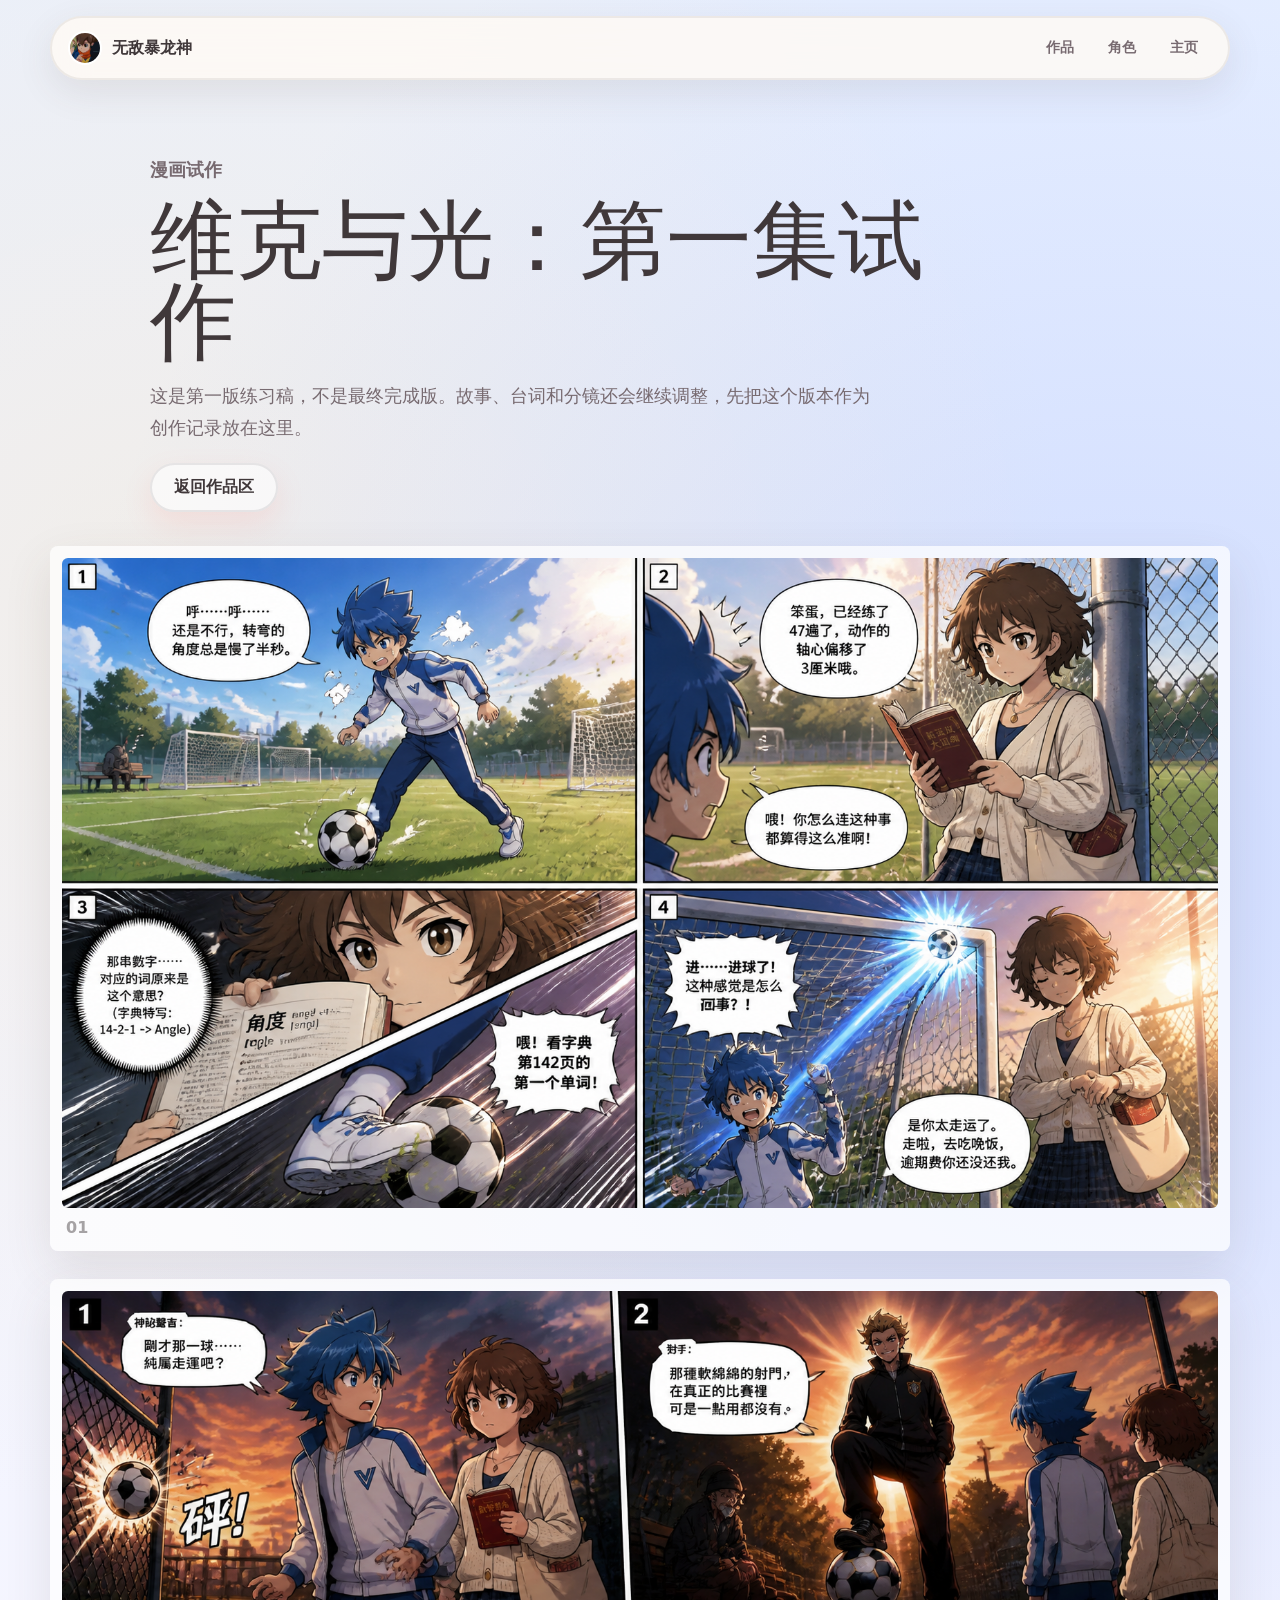
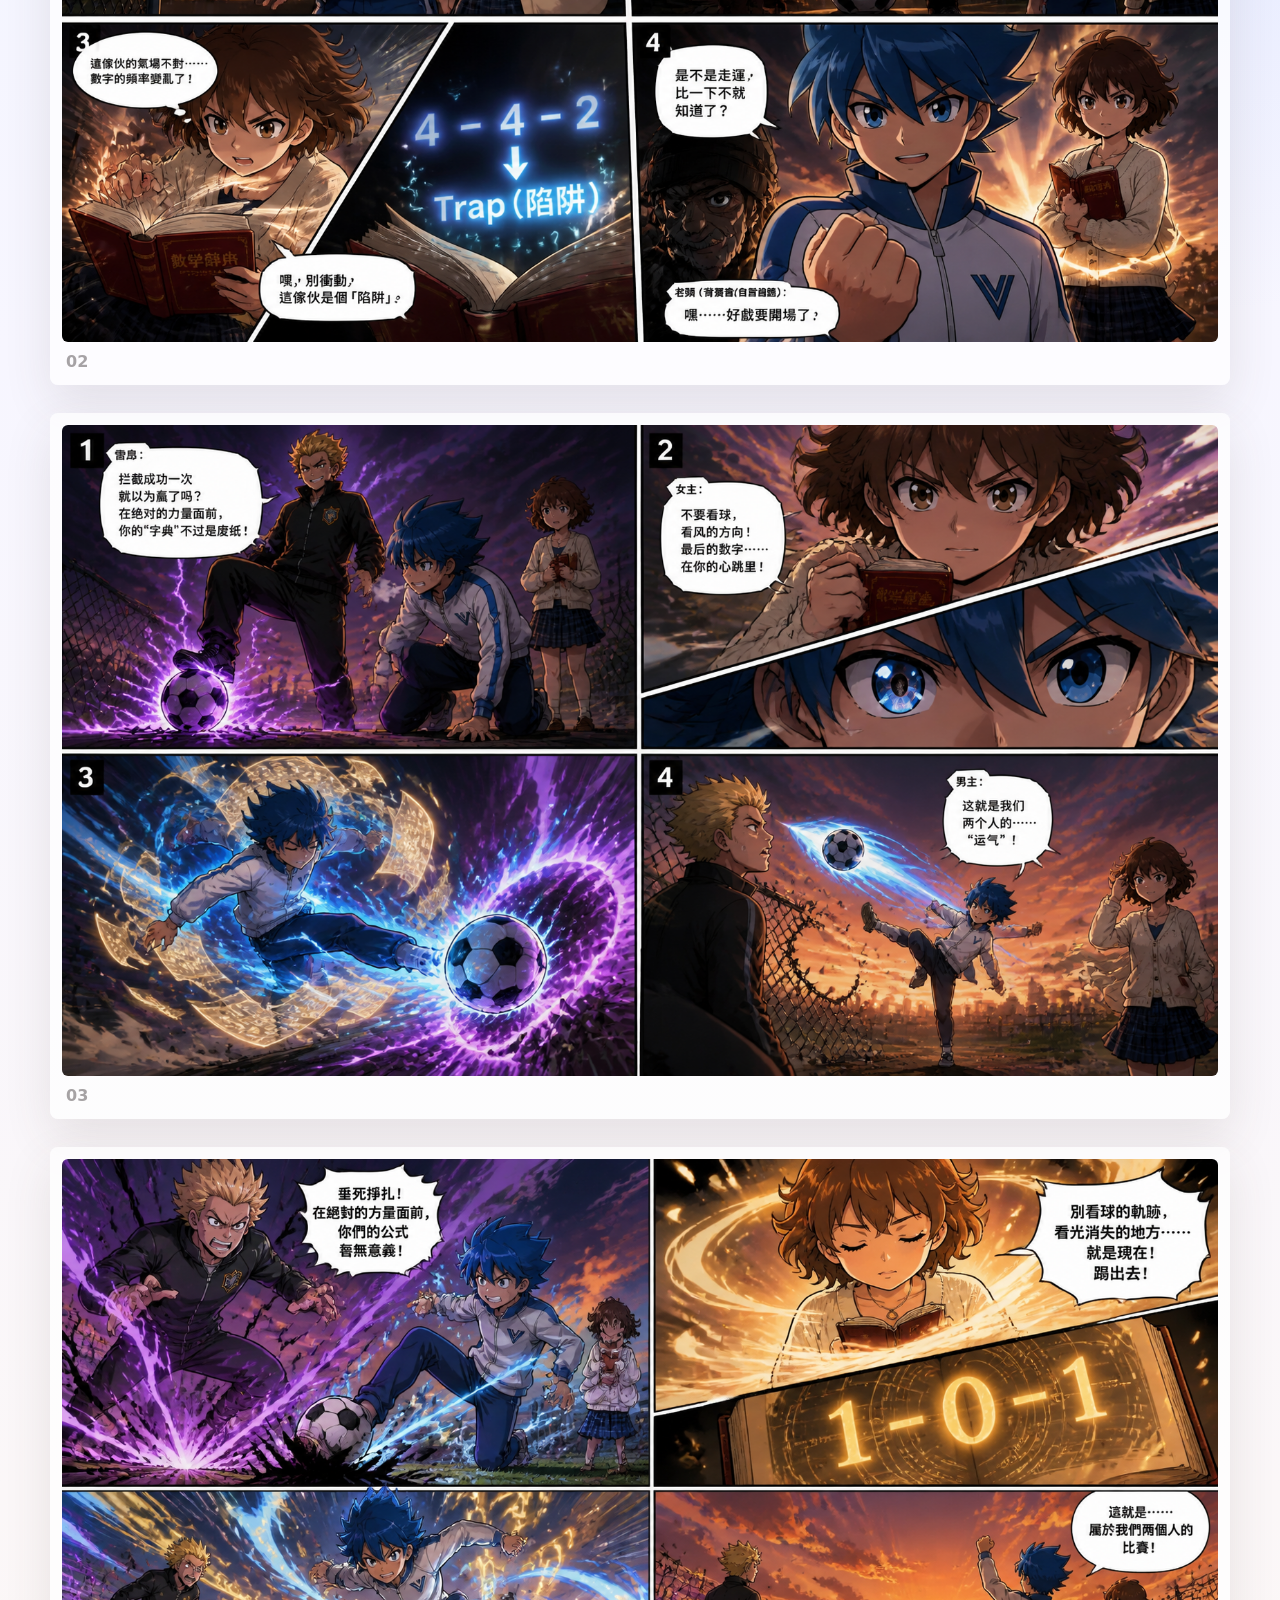
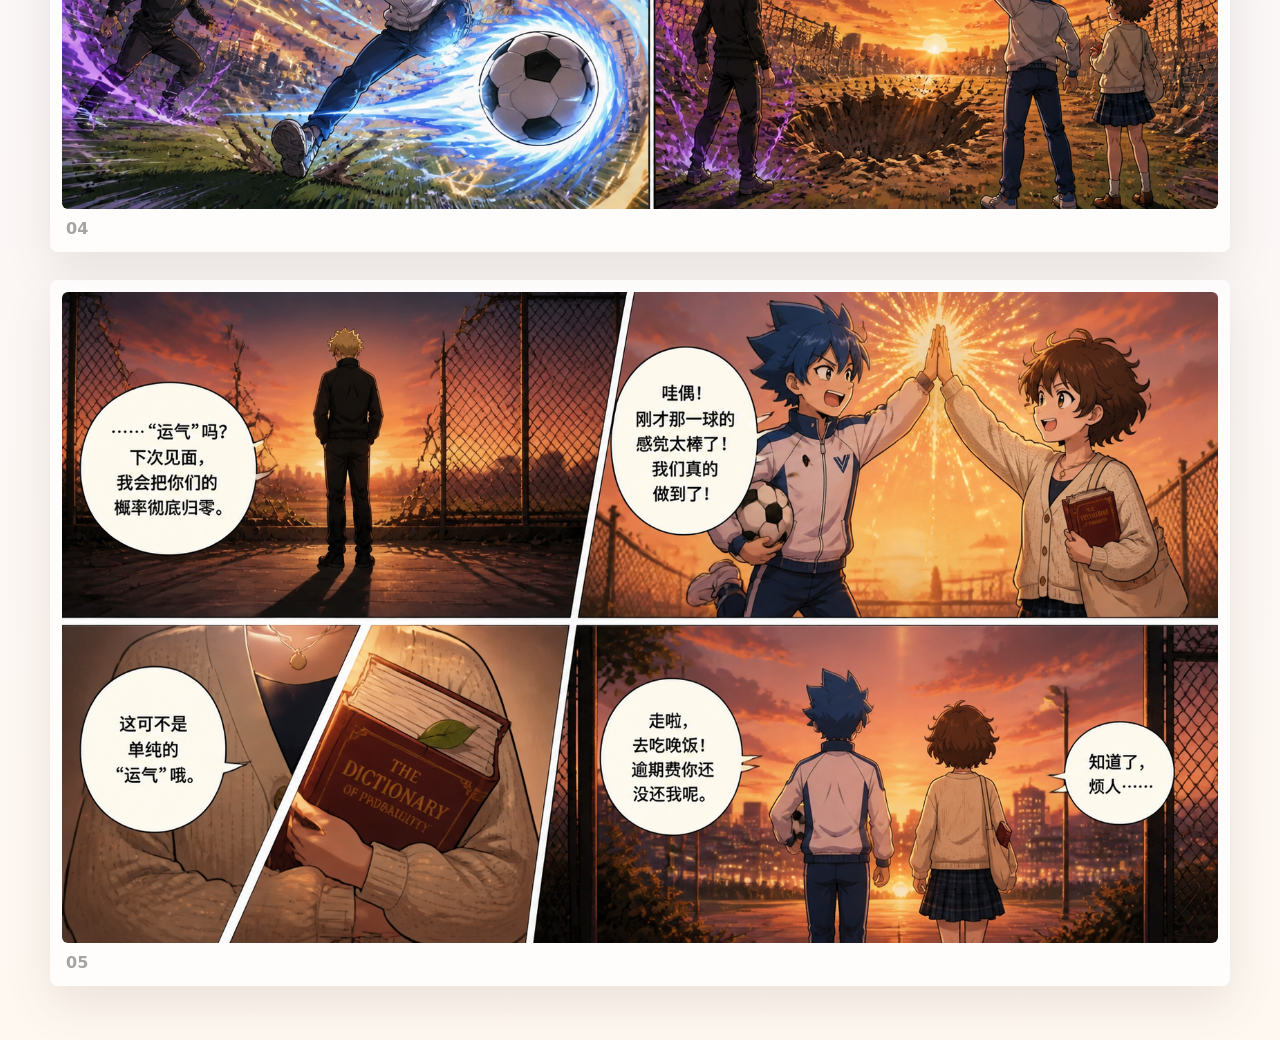
==== chapter-01.html @ 0e50a526 "Add story reading pages" ====
<!DOCTYPE html>
<html lang="zh-CN">
<head>
  <meta charset="UTF-8">
  <meta name="viewport" content="width=device-width, initial-scale=1.0">
  <title>维克与光：第一集试作 | 无敌暴龙神</title>
  <link rel="stylesheet" href="styles.css">
</head>
<body>
  <header class="site-header">
    <a class="brand" href="index.html" aria-label="返回无敌暴龙神首页">
      <span class="brand-mark avatar-mark">
        <img src="assets/avatar.jpg" alt="无敌暴龙神头像">
      </span>
      <span>无敌暴龙神</span>
    </a>
    <nav class="nav" aria-label="章节导航">
      <a href="index.html#work">作品</a>
      <a href="index.html#characters">角色</a>
      <a href="index.html#contact">主页</a>
    </nav>
  </header>

  <main>
    <section class="chapter-hero">
      <p class="section-kicker">漫画试作</p>
      <h1>维克与光：第一集试作</h1>
      <p>
        这是第一版练习稿，不是最终完成版。故事、台词和分镜还会继续调整，先把这个版本作为创作记录放在这里。
      </p>
      <a class="button ghost" href="index.html#work">返回作品区</a>
    </section>

    <section class="chapter-reader" aria-label="维克与光第一集漫画阅读">
      <figure class="manga-page reveal">
        <img src="assets/chapter-01/01.png" alt="维克与光第一集试作第 1 页">
        <figcaption>01</figcaption>
      </figure>
      <figure class="manga-page reveal">
        <img src="assets/chapter-01/02.png" alt="维克与光第一集试作第 2 页">
        <figcaption>02</figcaption>
      </figure>
      <figure class="manga-page reveal">
        <img src="assets/chapter-01/03.png" alt="维克与光第一集试作第 3 页">
        <figcaption>03</figcaption>
      </figure>
      <figure class="manga-page reveal">
        <img src="assets/chapter-01/04.png" alt="维克与光第一集试作第 4 页">
        <figcaption>04</figcaption>
      </figure>
      <figure class="manga-page reveal">
        <img src="assets/chapter-01/05.png" alt="维克与光第一集试作第 5 页">
        <figcaption>05</figcaption>
      </figure>
    </section>
  </main>

  <script src="script.js"></script>
</body>
</html>
---- styles.css ----
:root {
  --ink: #40383a;
  --muted: #776a70;
  --paper: #fffaf4;
  --peach: #ffcdbd;
  --coral: #ff897d;
  --mint: #bfe9d6;
  --blue: #b9ddff;
  --lemon: #ffe58b;
  --lavender: #d8ccff;
  --white: #ffffff;
  --shadow: 0 24px 70px rgba(84, 64, 56, 0.16);
}

* {
  box-sizing: border-box;
}

html {
  scroll-behavior: smooth;
}

body {
  margin: 0;
  color: var(--ink);
  font-family: "Microsoft YaHei UI", "Microsoft YaHei", system-ui, -apple-system, BlinkMacSystemFont, "Segoe UI", sans-serif;
  background:
    radial-gradient(circle at 8% 14%, rgba(255, 205, 189, 0.42), transparent 28%),
    radial-gradient(circle at 94% 22%, rgba(185, 221, 255, 0.46), transparent 26%),
    linear-gradient(180deg, #fff8ee 0%, #f8fcff 48%, #fff9f1 100%);
  transition: background 700ms ease;
}

body.time-morning {
  background:
    radial-gradient(circle at 10% 12%, rgba(255, 235, 166, 0.42), transparent 28%),
    radial-gradient(circle at 92% 18%, rgba(176, 224, 255, 0.5), transparent 26%),
    linear-gradient(180deg, #fff8e6 0%, #f0fbff 48%, #fffaf0 100%);
}

body.time-afternoon {
  background:
    radial-gradient(circle at 8% 14%, rgba(255, 205, 189, 0.42), transparent 28%),
    radial-gradient(circle at 94% 22%, rgba(185, 221, 255, 0.46), transparent 26%),
    linear-gradient(180deg, #fff8ee 0%, #f8fcff 48%, #fff9f1 100%);
}

body.time-evening {
  background:
    radial-gradient(circle at 10% 16%, rgba(255, 176, 146, 0.42), transparent 30%),
    radial-gradient(circle at 92% 18%, rgba(202, 177, 255, 0.34), transparent 28%),
    linear-gradient(180deg, #fff1e7 0%, #f8efff 52%, #fff8ef 100%);
}

body.time-night {
  background:
    radial-gradient(circle at 12% 14%, rgba(255, 220, 157, 0.22), transparent 24%),
    radial-gradient(circle at 88% 20%, rgba(121, 157, 255, 0.28), transparent 30%),
    linear-gradient(180deg, #eaf1ff 0%, #f7f6ff 46%, #fff8f1 100%);
}

body.no-scroll {
  overflow: hidden;
}

a {
  color: inherit;
  text-decoration: none;
}

.site-header {
  position: sticky;
  top: 0;
  z-index: 10;
  display: flex;
  align-items: center;
  justify-content: space-between;
  gap: 24px;
  width: min(1180px, calc(100% - 36px));
  margin: 16px auto 0;
  padding: 12px 16px;
  border: 2px solid rgba(64, 56, 58, 0.08);
  border-radius: 999px;
  background: rgba(255, 250, 244, 0.82);
  backdrop-filter: blur(18px);
  box-shadow: 0 12px 36px rgba(84, 64, 56, 0.1);
}

.brand,
.nav,
.hero-actions,
.archive-strip,
.steps li {
  display: flex;
  align-items: center;
}

.brand {
  gap: 10px;
  font-weight: 900;
  transition: color 180ms ease, transform 180ms ease;
}

.brand:hover {
  color: #1f1a1c;
  transform: translateY(-1px);
}

.brand-mark {
  display: grid;
  width: 34px;
  height: 34px;
  place-items: center;
  border-radius: 50%;
  color: var(--white);
  font-family: "Comic Sans MS", "KaiTi", cursive;
  font-size: 25px;
  background: linear-gradient(135deg, var(--coral), #ffa84d);
}

.avatar-mark {
  overflow: hidden;
  border: 2px solid rgba(255, 255, 255, 0.9);
  background: var(--white);
  transition: box-shadow 180ms ease, transform 180ms ease;
}

.avatar-mark img {
  display: block;
  width: 100%;
  height: 100%;
  object-fit: cover;
  transition: transform 180ms ease;
}

.brand:hover .avatar-mark {
  box-shadow: 0 0 0 4px rgba(255, 137, 125, 0.16), 0 8px 18px rgba(64, 56, 58, 0.14);
}

.brand:hover .avatar-mark img {
  transform: scale(1.08);
}

.nav {
  gap: 6px;
}

.nav a {
  padding: 9px 14px;
  border-radius: 999px;
  color: var(--muted);
  font-size: 14px;
  font-weight: 700;
}

.nav a:hover {
  background: rgba(255, 137, 125, 0.16);
  color: var(--ink);
}

.hero {
  display: grid;
  grid-template-columns: minmax(0, 0.84fr) minmax(340px, 1.16fr);
  align-items: center;
  gap: 42px;
  width: min(1180px, calc(100% - 36px));
  min-height: calc(100vh - 98px);
  margin: 0 auto;
  padding: 56px 0 34px;
}

.eyebrow,
.section-kicker {
  margin: 0 0 14px;
  color: #d45d69;
  font-size: 13px;
  font-weight: 900;
  letter-spacing: 0;
  text-transform: uppercase;
}

h1,
h2,
h3,
p {
  margin-top: 0;
}

h1 {
  max-width: 640px;
  margin-bottom: 20px;
  font-family: "KaiTi", "STKaiti", "Microsoft YaHei UI", sans-serif;
  font-size: clamp(52px, 8vw, 106px);
  line-height: 0.94;
  font-weight: 400;
}

.hero-text {
  max-width: 520px;
  color: var(--muted);
  font-size: 19px;
  line-height: 1.8;
}

.time-note {
  display: block;
  max-width: 520px;
  margin: 2px 0 0;
  padding: 0;
  color: rgba(64, 56, 58, 0.48);
  background: transparent;
  font-size: 14px;
  font-weight: 700;
  line-height: 1.7;
}

.hero-actions {
  flex-wrap: wrap;
  gap: 12px;
  margin-top: 22px;
}

.button {
  display: inline-flex;
  min-height: 48px;
  align-items: center;
  justify-content: center;
  padding: 12px 22px;
  border: 2px solid rgba(64, 56, 58, 0.1);
  border-radius: 999px;
  font-weight: 900;
  box-shadow: 0 12px 28px rgba(255, 137, 125, 0.16);
}

.button.primary {
  color: var(--white);
  border-color: transparent;
  background: linear-gradient(135deg, #ff786f, #ffaf4f);
}

.button.ghost {
  background: rgba(255, 255, 255, 0.62);
}

.hero-art {
  position: relative;
  overflow: hidden;
  border: 6px solid rgba(255, 255, 255, 0.86);
  border-radius: 32px;
  background: var(--white);
  box-shadow: var(--shadow);
}

.hero-art img {
  display: block;
  width: 100%;
  aspect-ratio: 4 / 3;
  object-fit: cover;
}

.archive-strip {
  justify-content: center;
  width: min(1060px, calc(100% - 36px));
  margin: -4px auto 40px;
  text-align: center;
}

.archive-strip p {
  max-width: 760px;
  margin: 0;
  color: rgba(64, 56, 58, 0.66);
  font-size: 16px;
  font-weight: 800;
  line-height: 1.8;
}

.section {
  width: min(1180px, calc(100% - 36px));
  margin: 0 auto;
  padding: 72px 0;
}

.intro {
  display: grid;
  grid-template-columns: 1.05fr 0.95fr;
  gap: 60px;
  align-items: end;
  border-top: 2px solid rgba(64, 56, 58, 0.08);
}

.section h2,
.contact h2 {
  margin-bottom: 16px;
  font-size: clamp(30px, 5vw, 58px);
  line-height: 1.08;
}

.intro p:last-child,
.service-list p,
.contact p {
  color: var(--muted);
  font-size: 17px;
  line-height: 1.8;
}

.section-heading {
  max-width: 760px;
  margin-bottom: 30px;
}

.work-grid {
  display: grid;
  grid-template-columns: repeat(3, 1fr);
  gap: 18px;
}

.work-card {
  min-height: 430px;
  padding: 16px;
  border: 3px solid rgba(255, 255, 255, 0.8);
  border-radius: 8px;
  box-shadow: 0 18px 48px rgba(84, 64, 56, 0.12);
}

.work-card.mint {
  background: linear-gradient(160deg, #d8f4e6, #fffdf2);
}

.work-card.lemon {
  background: linear-gradient(160deg, #fff0a8, #fff8ef);
}

.work-card.coral {
  background: linear-gradient(160deg, #ffc1b6, #f3fbff);
}

.work-card.blue {
  background: linear-gradient(160deg, #cfe9ff, #fffdf2);
}

.work-card.lavender {
  background: linear-gradient(160deg, #e4d9ff, #fff8ef);
}

.work-card.is-hidden {
  display: none;
}

.work-card p {
  margin-bottom: 8px;
  color: var(--muted);
  font-weight: 800;
}

.work-card small {
  display: inline-flex;
  margin-bottom: 12px;
  padding: 6px 10px;
  border-radius: 999px;
  color: rgba(64, 56, 58, 0.62);
  background: rgba(255, 255, 255, 0.58);
  font-size: 12px;
  font-weight: 900;
}

.work-card h3 {
  margin-bottom: 10px;
  font-size: 26px;
}

.work-card span {
  color: var(--muted);
  font-size: 14px;
  font-weight: 700;
}

.video-card {
  display: flex;
  flex-direction: column;
  gap: 18px;
}

.video-cover {
  position: relative;
  display: block;
  overflow: hidden;
  border: 4px solid rgba(255, 255, 255, 0.84);
  border-radius: 8px;
  background: var(--white);
  box-shadow: 0 14px 34px rgba(64, 56, 58, 0.12);
}

.video-cover::before {
  position: absolute;
  inset: 0;
  z-index: 1;
  background:
    linear-gradient(180deg, transparent 42%, rgba(64, 56, 58, 0.34)),
    radial-gradient(circle at 18% 18%, rgba(255, 255, 255, 0.58), transparent 24%);
  content: "";
}

.video-cover img {
  display: block;
  width: 100%;
  aspect-ratio: 16 / 10;
  object-fit: cover;
  transition: transform 220ms ease;
}

.sheet-cover {
  background:
    linear-gradient(135deg, rgba(255, 255, 255, 0.88), rgba(248, 252, 255, 0.68)),
    repeating-linear-gradient(45deg, rgba(64, 56, 58, 0.04) 0 8px, transparent 8px 16px);
}

.sheet-cover img {
  object-fit: contain;
  padding: 8px;
}

.video-card:nth-child(1) .video-cover img {
  object-position: 14% 52%;
}

.video-card:nth-child(2) .video-cover img {
  object-position: 50% 50%;
}

.video-card:nth-child(3) .video-cover img {
  object-position: 50% 18%;
}

.hikari-card .video-cover img {
  object-position: 50% 14%;
}

.video-card:hover .video-cover img {
  transform: scale(1.045);
}

.sheet-card:hover .video-cover img {
  transform: scale(1.015);
}

.play-badge {
  position: absolute;
  right: 14px;
  bottom: 14px;
  z-index: 2;
  display: inline-flex;
  min-width: 74px;
  min-height: 42px;
  align-items: center;
  justify-content: center;
  padding: 8px 15px 8px 20px;
  border: 2px solid rgba(255, 255, 255, 0.86);
  border-radius: 999px;
  color: var(--white);
  background: rgba(255, 120, 111, 0.92);
  font-size: 13px;
  font-weight: 900;
  box-shadow: 0 12px 26px rgba(64, 56, 58, 0.18);
}

.play-badge::before {
  width: 0;
  height: 0;
  margin-right: 8px;
  border-top: 6px solid transparent;
  border-bottom: 6px solid transparent;
  border-left: 9px solid currentColor;
  content: "";
}

.video-content {
  display: flex;
  flex: 1;
  flex-direction: column;
  align-items: flex-start;
}

.video-content span {
  display: block;
  line-height: 1.7;
}

.watch-link {
  display: inline-flex;
  min-height: 42px;
  align-items: center;
  justify-content: center;
  margin-top: auto;
  padding: 10px 16px;
  border-radius: 999px;
  color: var(--ink);
  background: rgba(255, 255, 255, 0.72);
  font-size: 14px;
  font-weight: 900;
  box-shadow: inset 0 0 0 2px rgba(64, 56, 58, 0.1);
}

.watch-link::after {
  margin-left: 8px;
  content: ">";
}

.watch-link:hover {
  color: var(--white);
  background: var(--ink);
}

.reveal {
  opacity: 0;
  transform: translateY(18px);
  transition: opacity 520ms ease, transform 520ms ease;
}

.reveal.is-visible {
  opacity: 1;
  transform: translateY(0);
}

.text-reveal {
  opacity: 0;
  transform: translateY(12px);
  transition: opacity 620ms ease, transform 620ms ease;
}

.text-reveal.is-visible {
  opacity: 1;
  transform: translateY(0);
}

.lightbox {
  position: fixed;
  inset: 0;
  z-index: 30;
  display: none;
  align-items: center;
  justify-content: center;
  padding: 28px;
  background: rgba(32, 27, 30, 0.82);
}

.lightbox.is-open {
  display: flex;
}

.lightbox-image {
  max-width: min(1100px, 92vw);
  max-height: 82vh;
  border: 5px solid rgba(255, 255, 255, 0.88);
  border-radius: 8px;
  object-fit: contain;
  background: var(--white);
  box-shadow: 0 24px 80px rgba(0, 0, 0, 0.38);
}

.lightbox-title {
  position: absolute;
  left: 50%;
  bottom: 24px;
  max-width: min(760px, calc(100% - 56px));
  margin: 0;
  padding: 10px 18px;
  border-radius: 999px;
  color: var(--white);
  background: rgba(64, 56, 58, 0.72);
  font-weight: 900;
  transform: translateX(-50%);
}

.lightbox-close {
  position: absolute;
  top: 18px;
  right: 18px;
  display: grid;
  width: 46px;
  height: 46px;
  place-items: center;
  border: 2px solid rgba(255, 255, 255, 0.8);
  border-radius: 50%;
  color: var(--white);
  background: rgba(255, 120, 111, 0.9);
  cursor: pointer;
  font-size: 30px;
  line-height: 1;
}

.animal-face {
  position: relative;
  width: 142px;
  height: 122px;
  margin: 8px 0 68px;
  border: 4px solid var(--ink);
  border-radius: 48% 48% 42% 42%;
  background: #fffdf8;
  box-shadow: inset -10px -10px rgba(64, 56, 58, 0.05);
}

.animal-face::before,
.animal-face::after {
  position: absolute;
  content: "";
}

.animal-face::before {
  left: 36px;
  top: 50px;
  width: 12px;
  height: 12px;
  border-radius: 50%;
  background: var(--ink);
  box-shadow: 52px 0 var(--ink), 26px 30px 0 -3px #ff91a0;
}

.animal-face::after {
  left: 58px;
  top: 66px;
  width: 24px;
  height: 12px;
  border-bottom: 4px solid var(--ink);
  border-radius: 0 0 24px 24px;
}

.cat {
  border-radius: 46% 46% 42% 42%;
}

.cat .noop {
  display: none;
}

.cat {
  clip-path: polygon(0 25%, 18% 25%, 18% 0, 36% 20%, 64% 20%, 82% 0, 82% 25%, 100% 25%, 100% 100%, 0 100%);
}

.bunny {
  background: #fff7fb;
}

.bunny::before {
  box-shadow: 52px 0 var(--ink), 26px 30px 0 -3px #ffbfd0;
}

.pup {
  background: #fff8e8;
}

.pup::before {
  box-shadow: 52px 0 var(--ink), 26px 30px 0 -3px #ffa895;
}

.services {
  border-top: 2px solid rgba(64, 56, 58, 0.08);
}

.service-list {
  display: grid;
  grid-template-columns: repeat(3, 1fr);
  gap: 16px;
}

.service-list article {
  padding: 28px;
  border-left: 5px solid var(--coral);
  border-radius: 8px;
  background: rgba(255, 255, 255, 0.62);
}

.service-list article:nth-child(2) {
  border-color: #72c8a3;
}

.service-list article:nth-child(3) {
  border-color: #6aafea;
}

.service-list span {
  display: block;
  margin-bottom: 22px;
  color: rgba(64, 56, 58, 0.28);
  font-size: 34px;
  font-weight: 900;
}

.service-list h3 {
  margin-bottom: 10px;
  font-size: 24px;
}

.process {
  border-top: 2px solid rgba(64, 56, 58, 0.08);
}

.steps {
  display: grid;
  grid-template-columns: repeat(3, 1fr);
  gap: 16px;
  padding: 0;
  margin: 0;
  list-style: none;
}

.steps li {
  min-height: 142px;
  flex-direction: column;
  align-items: flex-start;
  justify-content: space-between;
  padding: 24px;
  border-radius: 8px;
  background: rgba(255, 255, 255, 0.64);
}

.steps strong {
  font-size: 25px;
}

.steps span {
  color: var(--muted);
  line-height: 1.7;
}

.contact {
  display: flex;
  align-items: center;
  justify-content: space-between;
  gap: 28px;
  width: min(1180px, calc(100% - 36px));
  margin: 22px auto 44px;
  padding: 44px;
  border-radius: 8px;
  background: linear-gradient(135deg, rgba(255, 205, 189, 0.88), rgba(191, 233, 214, 0.84) 50%, rgba(185, 221, 255, 0.82));
  box-shadow: var(--shadow);
}

.contact div {
  max-width: 760px;
}

.contact h2 {
  margin-bottom: 12px;
}

.contact p {
  margin-bottom: 0;
}

.story-list {
  display: grid;
  gap: 22px;
  margin-top: 28px;
}

.story-entry {
  display: grid;
  grid-template-columns: minmax(280px, 0.92fr) minmax(0, 1.08fr);
  gap: 28px;
  align-items: center;
  padding: 18px;
  border: 3px solid rgba(255, 255, 255, 0.86);
  border-radius: 8px;
  background: linear-gradient(135deg, rgba(255, 224, 190, 0.86), rgba(243, 247, 255, 0.82));
  box-shadow: 0 18px 48px rgba(84, 64, 56, 0.12);
}

.story-entry-cover {
  display: block;
  overflow: hidden;
  border: 4px solid rgba(255, 255, 255, 0.9);
  border-radius: 8px;
  background: var(--white);
}

.story-entry-cover img {
  display: block;
  width: 100%;
  aspect-ratio: 16 / 9;
  object-fit: cover;
  object-position: 50% 44%;
  transition: transform 220ms ease;
}

.story-entry:hover .story-entry-cover img {
  transform: scale(1.03);
}

.story-entry-content {
  padding: 8px 10px 8px 0;
}

.story-entry-content small {
  display: inline-flex;
  margin-bottom: 16px;
  padding: 7px 12px;
  border-radius: 999px;
  color: rgba(64, 56, 58, 0.62);
  background: rgba(255, 255, 255, 0.62);
  font-size: 12px;
  font-weight: 900;
}

.story-entry-content h3 {
  margin-bottom: 14px;
  font-size: clamp(30px, 4vw, 48px);
  line-height: 1.1;
}

.story-entry-content p:not(.section-kicker) {
  max-width: 620px;
  color: var(--muted);
  font-size: 17px;
  line-height: 1.8;
}

.chapter-hero {
  width: min(980px, calc(100% - 36px));
  margin: 0 auto;
  padding: 74px 0 34px;
}

.chapter-hero h1 {
  max-width: 820px;
  margin-bottom: 18px;
  font-size: clamp(44px, 7vw, 86px);
}

.chapter-hero p {
  max-width: 720px;
  color: var(--muted);
  font-size: 18px;
  line-height: 1.8;
}

.chapter-reader {
  display: grid;
  gap: 28px;
  width: min(1180px, calc(100% - 36px));
  margin: 0 auto 54px;
}

.chapter-reader .reveal {
  opacity: 1;
  transform: none;
}

.manga-page {
  margin: 0;
  padding: 12px;
  border-radius: 8px;
  background: rgba(255, 255, 255, 0.72);
  box-shadow: 0 18px 48px rgba(84, 64, 56, 0.12);
}

.manga-page img {
  display: block;
  width: 100%;
  border-radius: 6px;
}

.manga-page figcaption {
  padding: 10px 4px 2px;
  color: rgba(64, 56, 58, 0.46);
  font-weight: 900;
}

@media (max-width: 860px) {
  .site-header {
    align-items: flex-start;
    border-radius: 24px;
    flex-direction: column;
  }

  .nav {
    width: 100%;
    justify-content: space-between;
  }

  .nav a {
    padding: 8px 9px;
  }

  .hero,
  .intro,
  .work-grid,
  .story-entry,
  .service-list,
  .steps,
  .contact {
    grid-template-columns: 1fr;
  }

  .hero {
    min-height: auto;
    padding-top: 44px;
  }

  .hero-art {
    border-radius: 22px;
  }

  .intro {
    gap: 18px;
  }

  .contact {
    display: grid;
    padding: 28px;
  }

  .story-entry-content {
    padding: 0;
  }
}

@media (max-width: 520px) {
  .site-header,
  .hero,
  .section,
  .contact,
  .archive-strip {
    width: min(100% - 24px, 1180px);
  }

  h1 {
    font-size: 52px;
  }

  .hero-text,
  .intro p:last-child,
  .service-list p,
  .contact p {
    font-size: 16px;
  }

  .hero-actions .button,
  .contact .button {
    width: 100%;
  }

  .section {
    padding: 52px 0;
  }

  .work-card {
    min-height: 400px;
  }

  .chapter-hero,
  .chapter-reader {
    width: min(100% - 24px, 1180px);
  }

  .lightbox {
    padding: 18px;
  }

  .lightbox-title {
    bottom: 14px;
    font-size: 14px;
  }
}
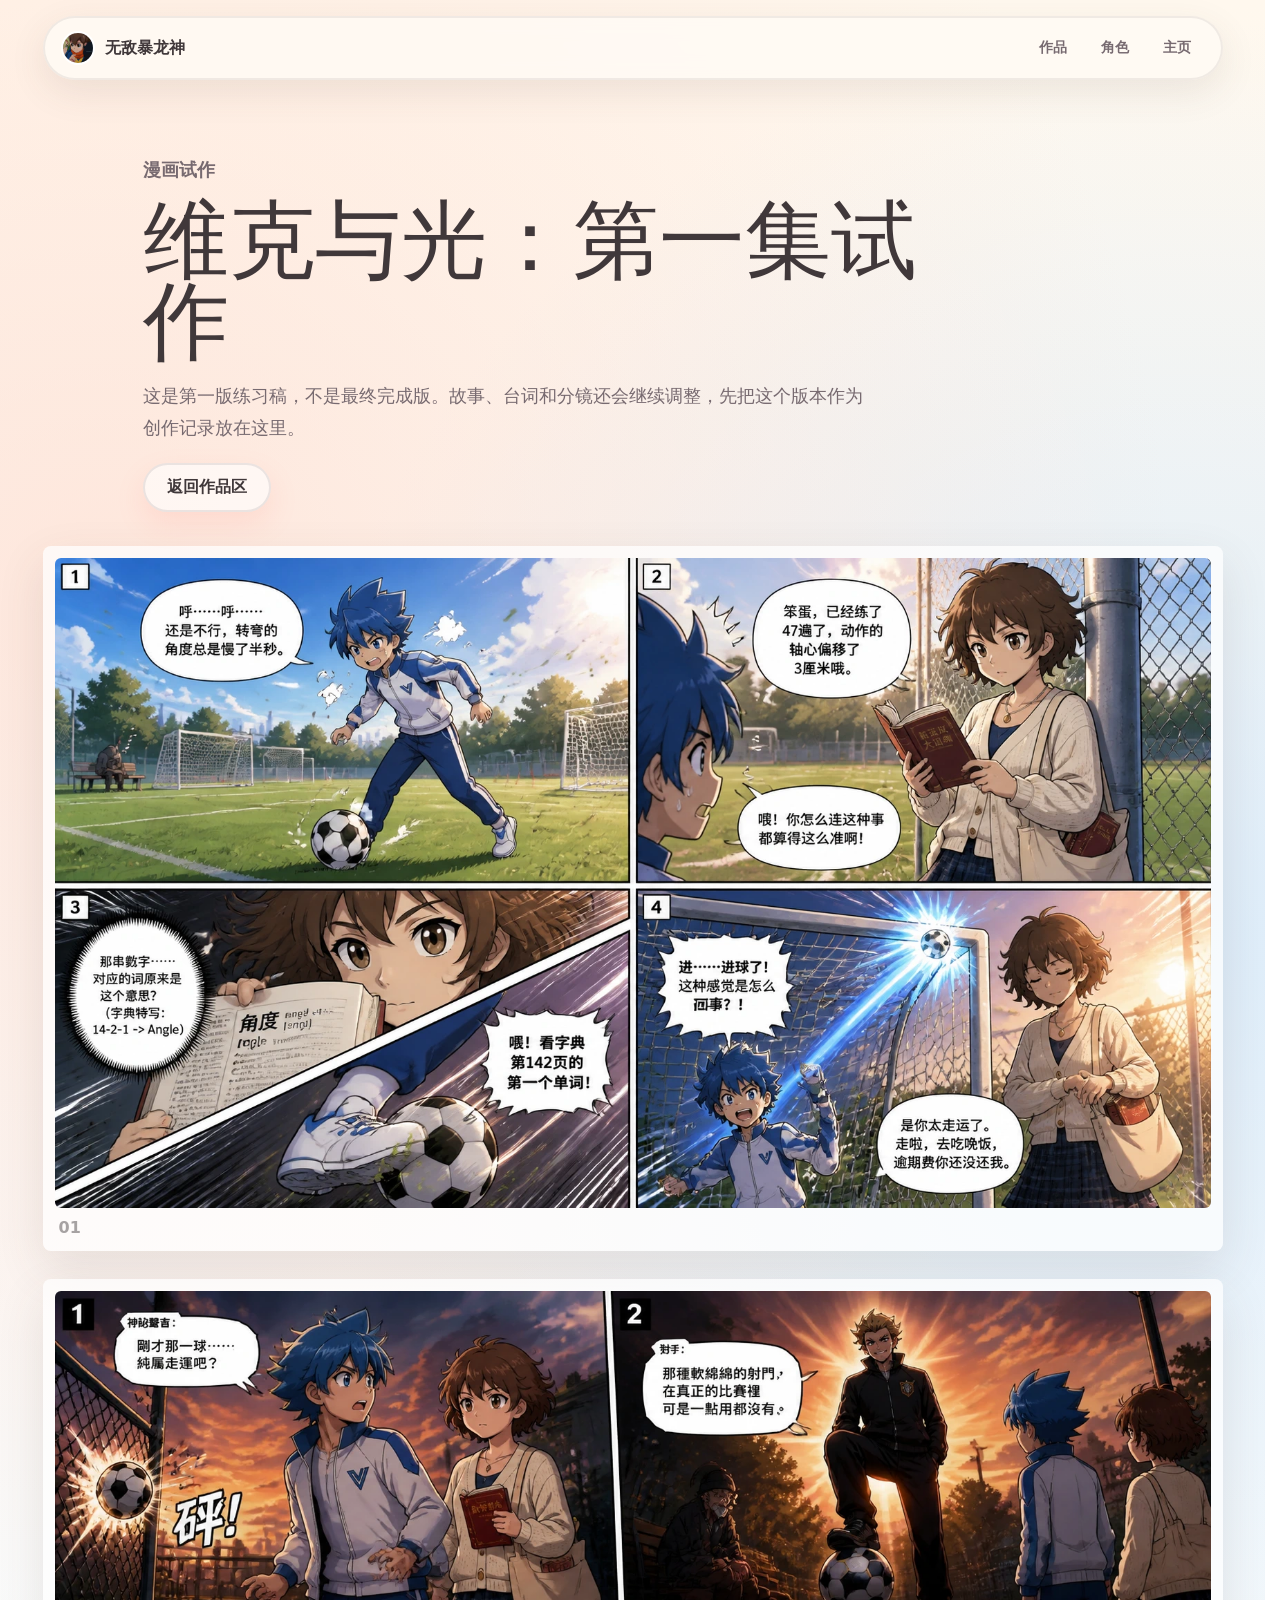
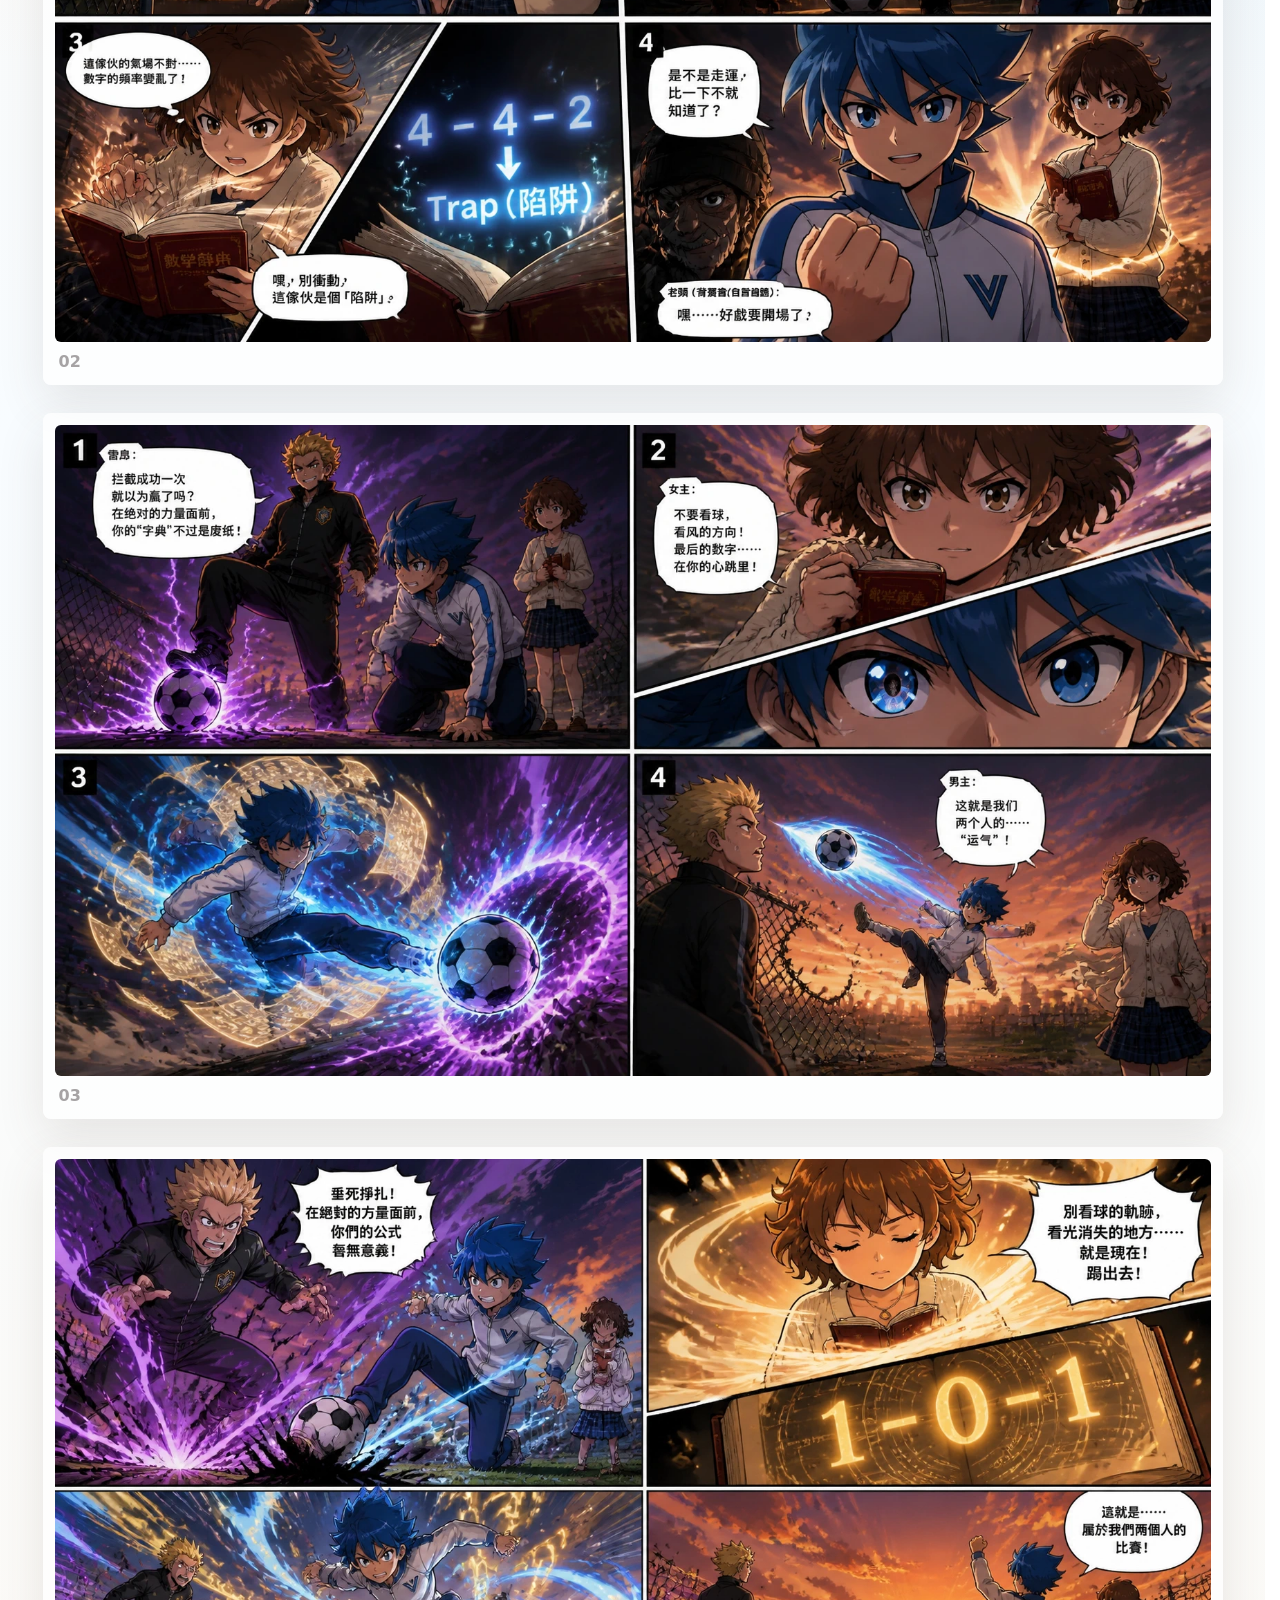
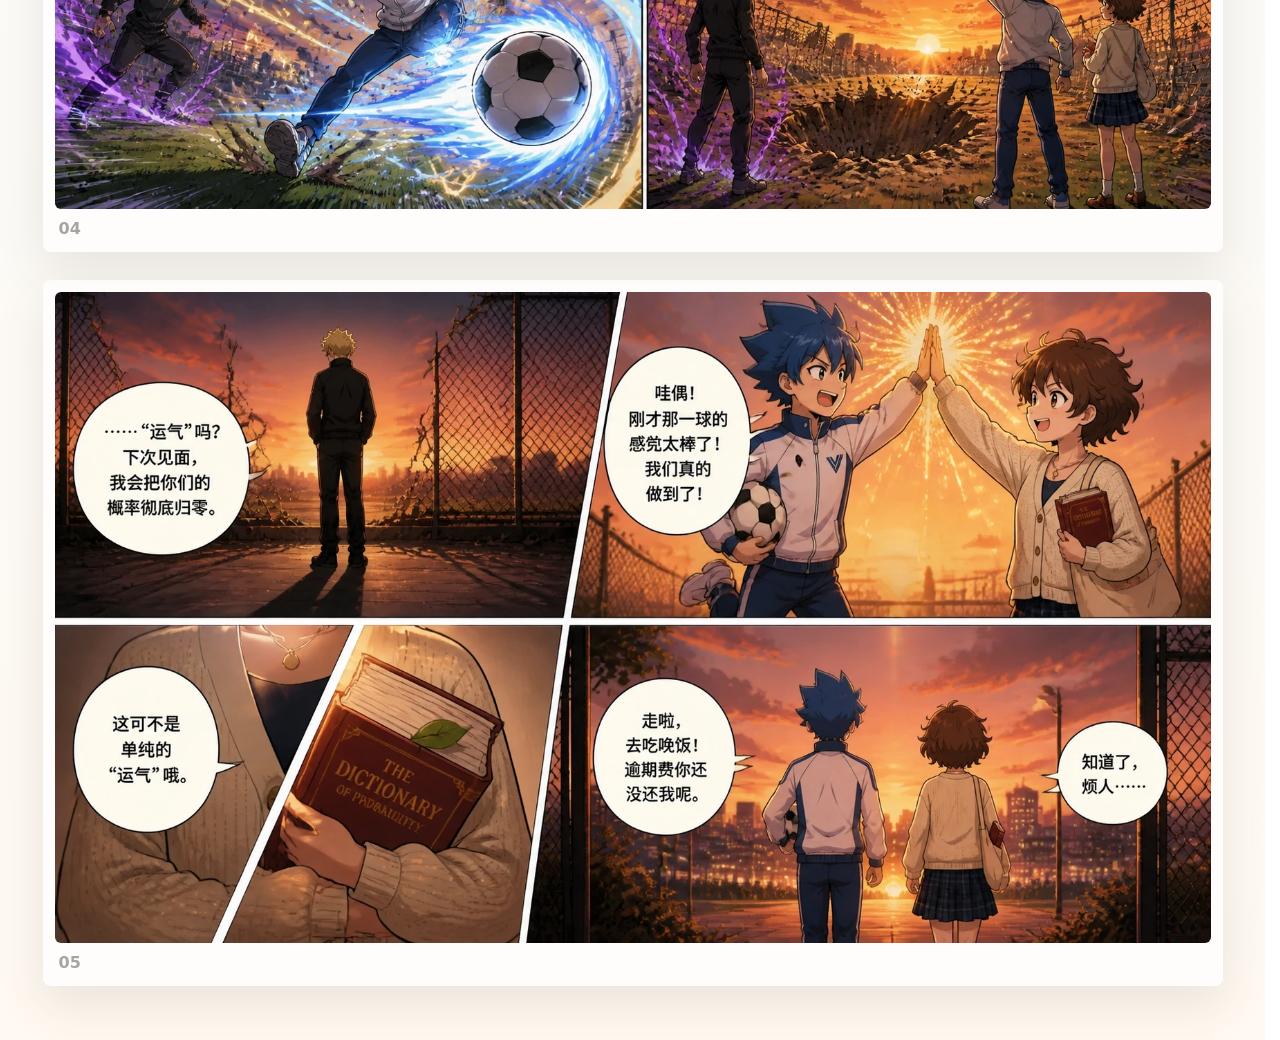
==== commit 09f42e7d: "Optimize image loading and add handoff notes" ====
--- a/chapter-01.html
+++ b/chapter-01.html
@@ -4,13 +4,13 @@
   <meta charset="UTF-8">
   <meta name="viewport" content="width=device-width, initial-scale=1.0">
   <title>维克与光：第一集试作 | 无敌暴龙神</title>
-  <link rel="stylesheet" href="styles.css">
+  <link rel="stylesheet" href="styles.css?v=20260713-2">
 </head>
 <body>
   <header class="site-header">
     <a class="brand" href="index.html" aria-label="返回无敌暴龙神首页">
       <span class="brand-mark avatar-mark">
-        <img src="assets/avatar.jpg" alt="无敌暴龙神头像">
+        <img src="assets/optimized/avatar.webp" alt="无敌暴龙神头像" width="300" height="300" decoding="async">
       </span>
       <span>无敌暴龙神</span>
     </a>
@@ -33,28 +33,28 @@
 
     <section class="chapter-reader" aria-label="维克与光第一集漫画阅读">
       <figure class="manga-page reveal">
-        <img src="assets/chapter-01/01.png" alt="维克与光第一集试作第 1 页">
+        <img src="assets/optimized/chapter-01/01.webp" alt="维克与光第一集试作第 1 页" width="1672" height="941" decoding="async" fetchpriority="high">
         <figcaption>01</figcaption>
       </figure>
       <figure class="manga-page reveal">
-        <img src="assets/chapter-01/02.png" alt="维克与光第一集试作第 2 页">
+        <img src="assets/optimized/chapter-01/02.webp" alt="维克与光第一集试作第 2 页" width="1672" height="941" loading="lazy" decoding="async">
         <figcaption>02</figcaption>
       </figure>
       <figure class="manga-page reveal">
-        <img src="assets/chapter-01/03.png" alt="维克与光第一集试作第 3 页">
+        <img src="assets/optimized/chapter-01/03.webp" alt="维克与光第一集试作第 3 页" width="1672" height="941" loading="lazy" decoding="async">
         <figcaption>03</figcaption>
       </figure>
       <figure class="manga-page reveal">
-        <img src="assets/chapter-01/04.png" alt="维克与光第一集试作第 4 页">
+        <img src="assets/optimized/chapter-01/04.webp" alt="维克与光第一集试作第 4 页" width="1672" height="941" loading="lazy" decoding="async">
         <figcaption>04</figcaption>
       </figure>
       <figure class="manga-page reveal">
-        <img src="assets/chapter-01/05.png" alt="维克与光第一集试作第 5 页">
+        <img src="assets/optimized/chapter-01/05.webp" alt="维克与光第一集试作第 5 页" width="1672" height="941" loading="lazy" decoding="async">
         <figcaption>05</figcaption>
       </figure>
     </section>
   </main>
 
-  <script src="script.js"></script>
+  <script src="script.js?v=20260713-1" defer></script>
 </body>
 </html>
--- a/styles.css
+++ b/styles.css
@@ -18,10 +18,13 @@
 
 html {
   scroll-behavior: smooth;
+  scroll-padding-top: 110px;
+  scrollbar-gutter: stable;
 }
 
 body {
   margin: 0;
+  overflow-x: clip;
   color: var(--ink);
   font-family: "Microsoft YaHei UI", "Microsoft YaHei", system-ui, -apple-system, BlinkMacSystemFont, "Segoe UI", sans-serif;
   background:
@@ -66,6 +69,11 @@
 a {
   color: inherit;
   text-decoration: none;
+}
+
+img {
+  max-width: 100%;
+  height: auto;
 }
 
 .site-header {
@@ -81,8 +89,9 @@
   padding: 12px 16px;
   border: 2px solid rgba(64, 56, 58, 0.08);
   border-radius: 999px;
-  background: rgba(255, 250, 244, 0.82);
-  backdrop-filter: blur(18px);
+  background: rgba(255, 250, 244, 0.92);
+  -webkit-backdrop-filter: blur(10px);
+  backdrop-filter: blur(10px);
   box-shadow: 0 12px 36px rgba(84, 64, 56, 0.1);
 }
 
@@ -221,6 +230,7 @@
 }
 
 .button {
+  position: relative;
   display: inline-flex;
   min-height: 48px;
   align-items: center;
@@ -230,6 +240,17 @@
   border-radius: 999px;
   font-weight: 900;
   box-shadow: 0 12px 28px rgba(255, 137, 125, 0.16);
+  transition: border-color 180ms ease, box-shadow 180ms ease, color 180ms ease, background 180ms ease, transform 180ms ease;
+}
+
+.button:hover {
+  transform: translateY(-3px) scale(1.04);
+  box-shadow: 0 18px 38px rgba(255, 137, 125, 0.3);
+}
+
+.button:active {
+  transform: translateY(0) scale(0.98);
+  box-shadow: 0 8px 18px rgba(255, 137, 125, 0.18);
 }
 
 .button.primary {
@@ -238,13 +259,24 @@
   background: linear-gradient(135deg, #ff786f, #ffaf4f);
 }
 
+.button.primary:hover {
+  background: linear-gradient(135deg, #40383a, #ff786f);
+}
+
 .button.ghost {
   background: rgba(255, 255, 255, 0.62);
+}
+
+.button.ghost:hover {
+  border-color: rgba(64, 56, 58, 0.18);
+  color: var(--white);
+  background: var(--ink);
 }
 
 .hero-art {
   position: relative;
   overflow: hidden;
+  aspect-ratio: 16 / 9;
   border: 6px solid rgba(255, 255, 255, 0.86);
   border-radius: 32px;
   background: var(--white);
@@ -254,7 +286,7 @@
 .hero-art img {
   display: block;
   width: 100%;
-  aspect-ratio: 4 / 3;
+  height: 100%;
   object-fit: cover;
 }
 
@@ -310,16 +342,23 @@
 
 .work-grid {
   display: grid;
-  grid-template-columns: repeat(3, 1fr);
-  gap: 18px;
+  grid-template-columns: repeat(2, minmax(0, 1fr));
+  align-items: start;
+  gap: 22px;
 }
 
 .work-card {
-  min-height: 430px;
+  min-height: 0;
   padding: 16px;
   border: 3px solid rgba(255, 255, 255, 0.8);
-  border-radius: 8px;
-  box-shadow: 0 18px 48px rgba(84, 64, 56, 0.12);
+  border-radius: 18px;
+  box-shadow: 0 14px 36px rgba(84, 64, 56, 0.1);
+  transition: box-shadow 220ms ease, transform 220ms ease;
+}
+
+.work-card:hover {
+  box-shadow: 0 20px 46px rgba(84, 64, 56, 0.15);
+  transform: translateY(-3px);
 }
 
 .work-card.mint {
@@ -380,43 +419,65 @@
   gap: 18px;
 }
 
+.video-card[data-category="scene"] {
+  display: grid;
+  grid-column: 1 / -1;
+  grid-template-columns: minmax(0, 1.4fr) minmax(280px, 0.6fr);
+  align-items: center;
+  gap: 24px;
+}
+
+.video-card[data-category="scene"] .video-content {
+  min-height: 0;
+  padding: 10px 10px 10px 0;
+}
+
 .video-cover {
   position: relative;
   display: block;
   overflow: hidden;
+  width: 100%;
+  aspect-ratio: 4 / 5;
+  align-self: start;
   border: 4px solid rgba(255, 255, 255, 0.84);
-  border-radius: 8px;
-  background: var(--white);
-  box-shadow: 0 14px 34px rgba(64, 56, 58, 0.12);
+  border-radius: 14px;
+  background: rgba(255, 255, 255, 0.66);
+  box-shadow: 0 10px 26px rgba(64, 56, 58, 0.1);
 }
 
 .video-cover::before {
-  position: absolute;
-  inset: 0;
-  z-index: 1;
+  display: none;
+}
+
+.video-cover img {
+  display: block;
+  width: 100%;
+  height: 100%;
+  object-fit: contain;
+  transition: transform 220ms ease;
+}
+
+.video-card[data-category="scene"] .video-cover {
+  aspect-ratio: 16 / 9;
+}
+
+.video-card[data-category="scene"] .video-cover img {
+  object-fit: cover;
+}
+
+.video-card[data-category="character"] .video-cover {
+  aspect-ratio: 4 / 5;
+}
+
+.sheet-cover {
+  aspect-ratio: 4 / 3;
   background:
-    linear-gradient(180deg, transparent 42%, rgba(64, 56, 58, 0.34)),
-    radial-gradient(circle at 18% 18%, rgba(255, 255, 255, 0.58), transparent 24%);
-  content: "";
-}
-
-.video-cover img {
-  display: block;
-  width: 100%;
-  aspect-ratio: 16 / 10;
-  object-fit: cover;
-  transition: transform 220ms ease;
-}
-
-.sheet-cover {
-  background:
-    linear-gradient(135deg, rgba(255, 255, 255, 0.88), rgba(248, 252, 255, 0.68)),
-    repeating-linear-gradient(45deg, rgba(64, 56, 58, 0.04) 0 8px, transparent 8px 16px);
+    linear-gradient(135deg, rgba(255, 255, 255, 0.96), rgba(248, 252, 255, 0.84));
 }
 
 .sheet-cover img {
   object-fit: contain;
-  padding: 8px;
+  padding: 14px;
 }
 
 .video-card:nth-child(1) .video-cover img {
@@ -436,41 +497,11 @@
 }
 
 .video-card:hover .video-cover img {
-  transform: scale(1.045);
+  transform: scale(1.02);
 }
 
 .sheet-card:hover .video-cover img {
-  transform: scale(1.015);
-}
-
-.play-badge {
-  position: absolute;
-  right: 14px;
-  bottom: 14px;
-  z-index: 2;
-  display: inline-flex;
-  min-width: 74px;
-  min-height: 42px;
-  align-items: center;
-  justify-content: center;
-  padding: 8px 15px 8px 20px;
-  border: 2px solid rgba(255, 255, 255, 0.86);
-  border-radius: 999px;
-  color: var(--white);
-  background: rgba(255, 120, 111, 0.92);
-  font-size: 13px;
-  font-weight: 900;
-  box-shadow: 0 12px 26px rgba(64, 56, 58, 0.18);
-}
-
-.play-badge::before {
-  width: 0;
-  height: 0;
-  margin-right: 8px;
-  border-top: 6px solid transparent;
-  border-bottom: 6px solid transparent;
-  border-left: 9px solid currentColor;
-  content: "";
+  transform: scale(1.01);
 }
 
 .video-content {
@@ -490,7 +521,7 @@
   min-height: 42px;
   align-items: center;
   justify-content: center;
-  margin-top: auto;
+  margin-top: 18px;
   padding: 10px 16px;
   border-radius: 999px;
   color: var(--ink);
@@ -498,6 +529,7 @@
   font-size: 14px;
   font-weight: 900;
   box-shadow: inset 0 0 0 2px rgba(64, 56, 58, 0.1);
+  transition: background 180ms ease, box-shadow 180ms ease, color 180ms ease, transform 180ms ease;
 }
 
 .watch-link::after {
@@ -508,6 +540,12 @@
 .watch-link:hover {
   color: var(--white);
   background: var(--ink);
+  box-shadow: inset 0 0 0 2px rgba(64, 56, 58, 0.18), 0 10px 20px rgba(64, 56, 58, 0.16);
+  transform: translateY(-1px);
+}
+
+.watch-link:active {
+  transform: translateY(0) scale(0.98);
 }
 
 .reveal {
@@ -536,15 +574,43 @@
   position: fixed;
   inset: 0;
   z-index: 30;
-  display: none;
+  display: flex;
   align-items: center;
   justify-content: center;
   padding: 28px;
   background: rgba(32, 27, 30, 0.82);
+  opacity: 0;
+  pointer-events: none;
+  visibility: hidden;
+  transition: opacity 200ms ease, visibility 0s linear 200ms;
 }
 
 .lightbox.is-open {
-  display: flex;
+  opacity: 1;
+  pointer-events: auto;
+  visibility: visible;
+  transition-delay: 0s;
+}
+
+.lightbox::after {
+  position: absolute;
+  left: 50%;
+  top: 50%;
+  z-index: 2;
+  padding: 9px 14px;
+  border-radius: 999px;
+  color: rgba(255, 255, 255, 0.9);
+  background: rgba(64, 56, 58, 0.72);
+  content: "图片载入中";
+  font-size: 13px;
+  font-weight: 900;
+  opacity: 0;
+  transform: translate(-50%, -50%);
+  transition: opacity 160ms ease;
+}
+
+.lightbox.is-open.is-loading::after {
+  opacity: 1;
 }
 
 .lightbox-image {
@@ -555,6 +621,14 @@
   object-fit: contain;
   background: var(--white);
   box-shadow: 0 24px 80px rgba(0, 0, 0, 0.38);
+  opacity: 0;
+  transform: scale(0.985);
+  transition: opacity 180ms ease, transform 220ms ease;
+}
+
+.lightbox.is-open:not(.is-loading) .lightbox-image {
+  opacity: 1;
+  transform: scale(1);
 }
 
 .lightbox-title {
@@ -568,7 +642,14 @@
   color: var(--white);
   background: rgba(64, 56, 58, 0.72);
   font-weight: 900;
-  transform: translateX(-50%);
+  opacity: 0;
+  transform: translate(-50%, 6px);
+  transition: opacity 180ms ease, transform 220ms ease;
+}
+
+.lightbox.is-open:not(.is-loading) .lightbox-title {
+  opacity: 1;
+  transform: translate(-50%, 0);
 }
 
 .lightbox-close {
@@ -586,6 +667,15 @@
   cursor: pointer;
   font-size: 30px;
   line-height: 1;
+}
+
+.lightbox-close:focus-visible,
+.button:focus-visible,
+.nav a:focus-visible,
+.brand:focus-visible,
+.lightbox-link:focus-visible {
+  outline: 3px solid rgba(255, 120, 111, 0.76);
+  outline-offset: 4px;
 }
 
 .animal-face {
@@ -760,30 +850,90 @@
   align-items: center;
   padding: 18px;
   border: 3px solid rgba(255, 255, 255, 0.86);
-  border-radius: 8px;
+  border-radius: 18px;
   background: linear-gradient(135deg, rgba(255, 224, 190, 0.86), rgba(243, 247, 255, 0.82));
-  box-shadow: 0 18px 48px rgba(84, 64, 56, 0.12);
+  box-shadow: 0 14px 36px rgba(84, 64, 56, 0.1);
+  transition: box-shadow 220ms ease, transform 220ms ease;
+}
+
+.story-entry:hover {
+  box-shadow: 0 20px 46px rgba(84, 64, 56, 0.14);
+  transform: translateY(-3px);
+}
+
+.story-entry-cloud,
+.story-entry-dark {
+  grid-template-columns: minmax(240px, 320px) minmax(0, 1fr);
+}
+
+.story-entry-dark {
+  background:
+    linear-gradient(135deg, rgba(28, 35, 42, 0.92), rgba(125, 24, 24, 0.72)),
+    linear-gradient(135deg, rgba(255, 250, 244, 0.92), rgba(243, 247, 255, 0.82));
+}
+
+.story-entry-dark .story-entry-content h3,
+.story-entry-dark .story-entry-content p:not(.section-kicker) {
+  color: #fffaf4;
+}
+
+.story-entry-dark .story-entry-content small {
+  color: rgba(255, 250, 244, 0.78);
+  background: rgba(255, 255, 255, 0.14);
+}
+
+.story-entry-cloud {
+  background:
+    radial-gradient(circle at 12% 20%, rgba(255, 236, 188, 0.86), transparent 32%),
+    linear-gradient(135deg, rgba(255, 244, 219, 0.92), rgba(225, 244, 255, 0.82));
+}
+
+.story-entry-cloud .story-entry-content h3 {
+  font-family: "KaiTi", "STKaiti", "Microsoft YaHei UI", sans-serif;
+  font-weight: 400;
+}
+
+.story-entry-cloud .button.primary:hover {
+  background: linear-gradient(135deg, #6f8fc5, #ffaf8a);
 }
 
 .story-entry-cover {
   display: block;
   overflow: hidden;
-  border: 4px solid rgba(255, 255, 255, 0.9);
-  border-radius: 8px;
-  background: var(--white);
-}
-
-.story-entry-cover img {
-  display: block;
   width: 100%;
   aspect-ratio: 16 / 9;
+  border: 4px solid rgba(255, 255, 255, 0.9);
+  border-radius: 14px;
+  background: var(--white);
+}
+
+.story-entry-cover img {
+  display: block;
+  width: 100%;
+  height: 100%;
   object-fit: cover;
   object-position: 50% 44%;
   transition: transform 220ms ease;
 }
 
+.story-entry-cover-poster,
+.story-entry-cover-cloud {
+  aspect-ratio: 4 / 3;
+  background: rgba(255, 250, 244, 0.74);
+}
+
+.story-entry-cover-poster {
+  background: rgba(16, 20, 26, 0.88);
+}
+
+.story-entry-cover-poster img,
+.story-entry-cover-cloud img {
+  object-fit: contain;
+  object-position: 50% 50%;
+}
+
 .story-entry:hover .story-entry-cover img {
-  transform: scale(1.03);
+  transform: scale(1.015);
 }
 
 .story-entry-content {
@@ -856,12 +1006,258 @@
 .manga-page img {
   display: block;
   width: 100%;
+  height: auto;
   border-radius: 6px;
 }
 
 .manga-page figcaption {
   padding: 10px 4px 2px;
   color: rgba(64, 56, 58, 0.46);
+  font-weight: 900;
+}
+
+.project-2107 {
+  background:
+    radial-gradient(circle at 12% 10%, rgba(166, 25, 25, 0.18), transparent 26%),
+    radial-gradient(circle at 88% 28%, rgba(45, 83, 110, 0.2), transparent 28%),
+    linear-gradient(180deg, #f5ead9 0%, #f8f2ea 48%, #eef4f7 100%);
+}
+
+.project-hero h1 {
+  font-family: "Microsoft YaHei UI", "Microsoft YaHei", system-ui, sans-serif;
+  font-weight: 900;
+  letter-spacing: 0;
+}
+
+.poster-showcase,
+.poster-grid {
+  width: min(1180px, calc(100% - 36px));
+  margin: 0 auto;
+}
+
+.poster-showcase {
+  margin-bottom: 34px;
+}
+
+.poster-feature,
+.poster-card {
+  margin: 0;
+  border: 3px solid rgba(255, 255, 255, 0.82);
+  border-radius: 8px;
+  background: rgba(255, 250, 244, 0.68);
+  box-shadow: 0 18px 48px rgba(42, 35, 32, 0.14);
+}
+
+.poster-feature {
+  padding: 14px;
+}
+
+.poster-feature img {
+  display: block;
+  width: auto;
+  height: auto;
+  max-width: 100%;
+  max-height: 86vh;
+  border-radius: 6px;
+  object-fit: contain;
+  background: #f5ead9;
+}
+
+.poster-feature a {
+  display: grid;
+  place-items: center;
+  cursor: zoom-in;
+}
+
+.poster-card a {
+  display: block;
+  overflow: hidden;
+  aspect-ratio: 3 / 4;
+  cursor: zoom-in;
+}
+
+.poster-grid {
+  display: grid;
+  grid-template-columns: repeat(3, 1fr);
+  gap: 18px;
+  padding-bottom: 54px;
+}
+
+.poster-card {
+  overflow: hidden;
+}
+
+.poster-card img {
+  display: block;
+  width: 100%;
+  height: 100%;
+  object-fit: cover;
+  object-position: 50% 50%;
+  transition: transform 220ms ease;
+}
+
+.poster-card:hover img {
+  transform: scale(1.02);
+}
+
+.poster-feature figcaption,
+.poster-card figcaption {
+  padding: 12px 10px 4px;
+  color: rgba(64, 56, 58, 0.58);
+  font-weight: 900;
+}
+
+.project-cloud {
+  background:
+    radial-gradient(circle at 12% 12%, rgba(255, 221, 165, 0.34), transparent 28%),
+    radial-gradient(circle at 86% 18%, rgba(186, 222, 255, 0.42), transparent 30%),
+    linear-gradient(180deg, #fff7e8 0%, #f2fbff 48%, #fff9ee 100%);
+}
+
+.cloud-hero h1 {
+  font-family: "KaiTi", "STKaiti", "Microsoft YaHei UI", sans-serif;
+  font-weight: 400;
+}
+
+.cloud-showcase,
+.cloud-gallery,
+.cloud-members {
+  width: min(1180px, calc(100% - 36px));
+  margin: 0 auto;
+}
+
+.cloud-showcase {
+  margin-bottom: 28px;
+}
+
+.cloud-feature,
+.cloud-scene {
+  margin: 0;
+  padding: 14px;
+  border: 3px solid rgba(255, 255, 255, 0.88);
+  border-radius: 8px;
+  background:
+    linear-gradient(135deg, rgba(255, 250, 244, 0.82), rgba(244, 251, 255, 0.74)),
+    repeating-linear-gradient(0deg, transparent 0 30px, rgba(111, 143, 197, 0.05) 30px 32px);
+  box-shadow: 0 18px 48px rgba(111, 82, 52, 0.13);
+}
+
+.cloud-feature a {
+  display: grid;
+  place-items: center;
+  overflow: hidden;
+  border-radius: 6px;
+  cursor: zoom-in;
+}
+
+.cloud-scene a {
+  display: block;
+  overflow: hidden;
+  aspect-ratio: 4 / 5;
+  border-radius: 6px;
+  cursor: zoom-in;
+}
+
+.cloud-feature img {
+  display: block;
+  width: auto;
+  height: auto;
+  max-width: 100%;
+  max-height: 86vh;
+  border-radius: 6px;
+  object-fit: contain;
+  background: #fff7e8;
+}
+
+.cloud-gallery {
+  display: grid;
+  grid-template-columns: repeat(2, 1fr);
+  gap: 18px;
+  margin-bottom: 36px;
+}
+
+.cloud-scene img {
+  display: block;
+  width: 100%;
+  height: 100%;
+  object-fit: cover;
+  transition: transform 220ms ease;
+}
+
+.cloud-scene:hover img {
+  transform: scale(1.025);
+}
+
+.cloud-feature figcaption,
+.cloud-scene figcaption {
+  padding: 12px 4px 0;
+  color: rgba(64, 56, 58, 0.52);
+  font-weight: 900;
+}
+
+.cloud-members {
+  display: grid;
+  grid-template-columns: repeat(2, 1fr);
+  gap: 18px;
+  padding-bottom: 58px;
+}
+
+.cloud-member {
+  position: relative;
+  min-height: 320px;
+  padding: 30px;
+  border: 3px solid rgba(255, 255, 255, 0.82);
+  border-radius: 8px;
+  background: rgba(255, 250, 244, 0.72);
+  box-shadow: 0 18px 48px rgba(111, 82, 52, 0.12);
+}
+
+.cloud-member > span {
+  position: absolute;
+  top: 22px;
+  right: 24px;
+  color: rgba(111, 143, 197, 0.26);
+  font-size: 56px;
+  font-weight: 900;
+  line-height: 1;
+}
+
+.cloud-member h2 {
+  margin-bottom: 18px;
+  font-family: "KaiTi", "STKaiti", "Microsoft YaHei UI", sans-serif;
+  font-size: 48px;
+  font-weight: 400;
+}
+
+.cloud-member dl {
+  display: grid;
+  gap: 12px;
+  margin: 0 0 24px;
+}
+
+.cloud-member div {
+  display: grid;
+  grid-template-columns: 64px 1fr;
+  gap: 12px;
+}
+
+.cloud-member dt {
+  color: #d45d69;
+  font-weight: 900;
+}
+
+.cloud-member dd {
+  margin: 0;
+  color: var(--muted);
+  line-height: 1.7;
+}
+
+.cloud-member strong {
+  display: inline-flex;
+  padding: 10px 14px;
+  border-radius: 999px;
+  color: rgba(64, 56, 58, 0.72);
+  background: rgba(255, 255, 255, 0.68);
   font-weight: 900;
 }
 
@@ -869,6 +1265,9 @@
   .site-header {
     align-items: flex-start;
     border-radius: 24px;
+    background: rgba(255, 250, 244, 0.97);
+    -webkit-backdrop-filter: none;
+    backdrop-filter: none;
     flex-direction: column;
   }
 
@@ -896,6 +1295,20 @@
     padding-top: 44px;
   }
 
+  .video-card[data-category="scene"] {
+    display: flex;
+    grid-column: auto;
+  }
+
+  .video-card[data-category="scene"] .video-content {
+    padding: 0;
+  }
+
+  .video-card[data-category="character"] .video-cover {
+    width: min(100%, 480px);
+    align-self: center;
+  }
+
   .hero-art {
     border-radius: 22px;
   }
@@ -911,6 +1324,47 @@
 
   .story-entry-content {
     padding: 0;
+  }
+
+  .story-entry-cloud,
+  .story-entry-dark {
+    grid-template-columns: 1fr;
+  }
+
+  .story-entry-cover-cloud,
+  .story-entry-cover-poster {
+    width: min(78vw, 340px);
+    justify-self: center;
+  }
+
+  .poster-grid {
+    grid-template-columns: repeat(2, 1fr);
+  }
+
+  .cloud-gallery,
+  .cloud-members {
+    grid-template-columns: 1fr;
+  }
+}
+
+@media (prefers-reduced-motion: reduce) {
+  html {
+    scroll-behavior: auto;
+  }
+
+  *,
+  *::before,
+  *::after {
+    animation-duration: 0.01ms !important;
+    animation-iteration-count: 1 !important;
+    scroll-behavior: auto !important;
+    transition-duration: 0.01ms !important;
+  }
+
+  .reveal,
+  .text-reveal {
+    opacity: 1;
+    transform: none;
   }
 }
 
@@ -944,7 +1398,7 @@
   }
 
   .work-card {
-    min-height: 400px;
+    min-height: 0;
   }
 
   .chapter-hero,
@@ -960,4 +1414,23 @@
     bottom: 14px;
     font-size: 14px;
   }
-}
+
+  .poster-grid {
+    grid-template-columns: 1fr;
+  }
+
+  .cloud-showcase,
+  .cloud-gallery,
+  .cloud-members {
+    width: min(100% - 24px, 1180px);
+  }
+
+  .cloud-member {
+    padding: 24px;
+  }
+
+  .cloud-member div {
+    grid-template-columns: 1fr;
+    gap: 4px;
+  }
+}
